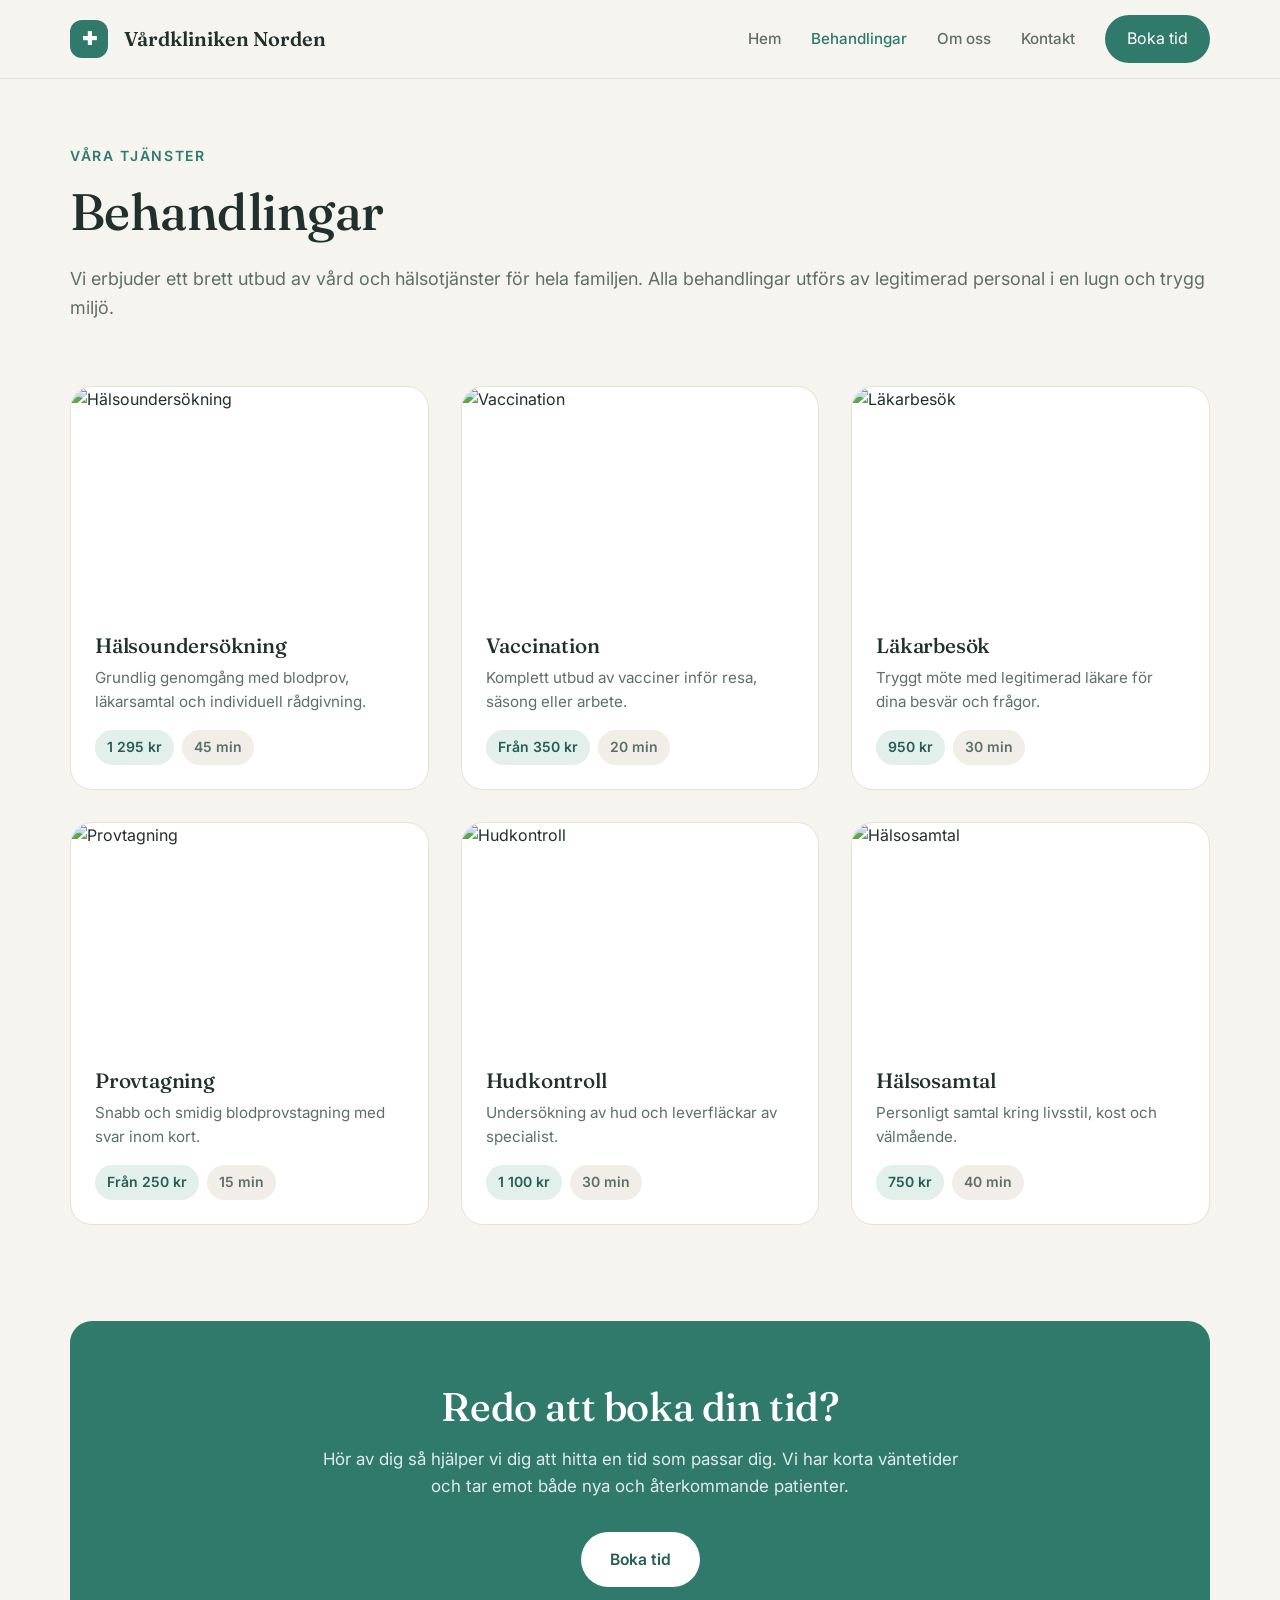
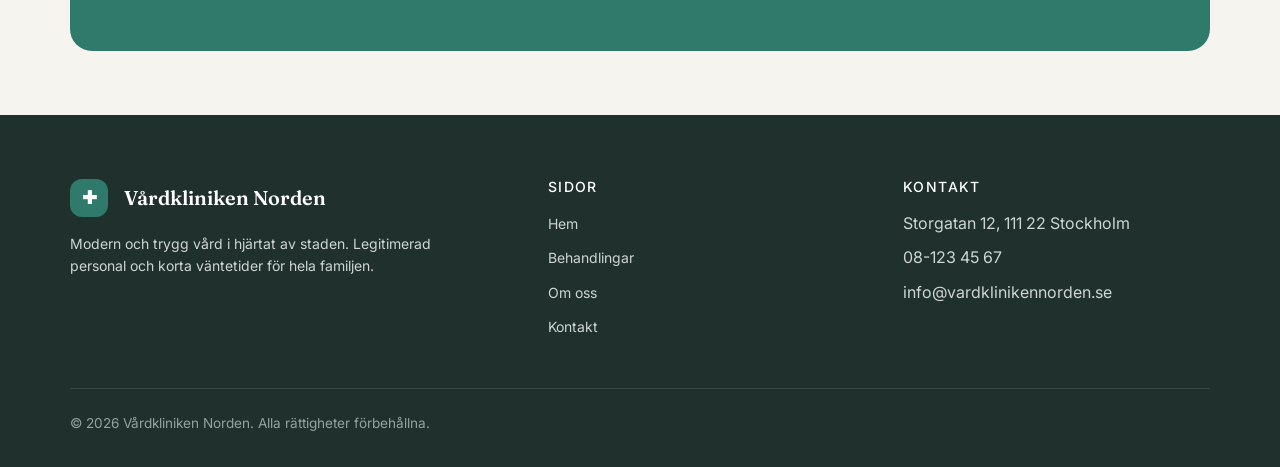
==== behandlingar.html @ f1a3e482 "Generate site via Klar (6 files)" ====
<!DOCTYPE html>
<html lang="sv">
<head>
    <meta charset="UTF-8">
    <meta name="viewport" content="width=device-width, initial-scale=1.0">
    <title>Vårdkliniken Norden</title>
    <link rel="preconnect" href="https://fonts.googleapis.com">
    <link rel="preconnect" href="https://fonts.gstatic.com" crossorigin="">
    <link href="https://fonts.googleapis.com/css2?family=Fraunces:opsz,wght@9..144,400;9..144,500;9..144,600&amp;family=Inter:wght@400;500;600&amp;display=swap" rel="stylesheet">
    <link rel="stylesheet" href="/style.css">
    <link rel="icon" href="/images/favicon.png">
    <script type="module" src="/script.js"></script>
  </head>
  <body>
    <div id="root">
      <div class="vkn-app">
        <header class="site-header">
          <div class="container header-inner">
            <a class="brand" href="/"><span class="brand__mark">✚</span> Vårdkliniken Norden</a>
            <button class="vkn-burger" aria-label="Meny">☰</button>
            <nav class="vkn-nav">
              <a class="nav-link" href="/">Hem</a>
              <a class="nav-link active" aria-current="page" href="/behandlingar">Behandlingar</a>
              <a class="nav-link" href="/om-oss">Om oss</a>
              <a class="nav-link" href="/kontakt">Kontakt</a>
              <a class="nav__cta" href="/kontakt">Boka tid</a>
            </nav>
          </div>
        </header>
        <main>
          <section class="pagehead">
            <div class="container">
              <span class="eyebrow">Våra tjänster</span>
              <h1>Behandlingar</h1>
              <p>
                Vi erbjuder ett brett utbud av vård och hälsotjänster för hela
                familjen. Alla behandlingar utförs av legitimerad personal i en
                lugn och trygg miljö.
              </p>
            </div>
          </section>
          <section class="section py-8">
            <div class="container">
              <div class="card-grid">
                <article class="card">
                  <div class="card__media">
                    <img src="https://images.unsplash.com/photo-1576091160550-2173dba999ef?auto=format&amp;fit=crop&amp;w=1600&amp;q=80" alt="Hälsoundersökning">
                  </div>
                  <div class="card__body">
                    <h3>Hälsoundersökning</h3>
                    <p class="card__desc">
                      Grundlig genomgång med blodprov, läkarsamtal och
                      individuell rådgivning.
                    </p>
                    <div class="card__meta">
                      <span class="tag">1 295 kr</span>
                      <span class="tag tag-muted">45 min</span>
                    </div>
                  </div>
                </article>
                <article class="card">
                  <div class="card__media">
                    <img src="https://images.unsplash.com/photo-1531545514256-b1400bc00f31?ixid=M3w5ODc2NzB8MHwxfHNlYXJjaHw0fHxhYm91dCUyMHVzfGVufDF8fHx8MTc4MjY2MDM2M3ww&amp;ixlib=rb-4.1.0&amp;w=1600&amp;q=80&amp;auto=format&amp;fit=crop" alt="Vaccination">
                  </div>
                  <div class="card__body">
                    <h3>Vaccination</h3>
                    <p class="card__desc">
                      Komplett utbud av vacciner inför resa, säsong eller
                      arbete.
                    </p>
                    <div class="card__meta">
                      <span class="tag">Från 350 kr</span>
                      <span class="tag tag-muted">20 min</span>
                    </div>
                  </div>
                </article>
                <article class="card">
                  <div class="card__media">
                    <img src="https://images.unsplash.com/photo-1530026405186-ed1f139313f8?auto=format&amp;fit=crop&amp;w=1600&amp;q=80" alt="Läkarbesök">
                  </div>
                  <div class="card__body">
                    <h3>Läkarbesök</h3>
                    <p class="card__desc">
                      Tryggt möte med legitimerad läkare för dina besvär och
                      frågor.
                    </p>
                    <div class="card__meta">
                      <span class="tag">950 kr</span>
                      <span class="tag tag-muted">30 min</span>
                    </div>
                  </div>
                </article>
                <article class="card">
                  <div class="card__media">
                    <img src="https://images.unsplash.com/photo-1559757175-0eb30cd8c063?auto=format&amp;fit=crop&amp;w=1600&amp;q=80" alt="Provtagning">
                  </div>
                  <div class="card__body">
                    <h3>Provtagning</h3>
                    <p class="card__desc">
                      Snabb och smidig blodprovstagning med svar inom kort.
                    </p>
                    <div class="card__meta">
                      <span class="tag">Från 250 kr</span>
                      <span class="tag tag-muted">15 min</span>
                    </div>
                  </div>
                </article>
                <article class="card">
                  <div class="card__media">
                    <img src="https://images.unsplash.com/photo-1505751172876-fa1923c5c528?auto=format&amp;fit=crop&amp;w=1600&amp;q=80" alt="Hudkontroll">
                  </div>
                  <div class="card__body">
                    <h3>Hudkontroll</h3>
                    <p class="card__desc">
                      Undersökning av hud och leverfläckar av specialist.
                    </p>
                    <div class="card__meta">
                      <span class="tag">1 100 kr</span>
                      <span class="tag tag-muted">30 min</span>
                    </div>
                  </div>
                </article>
                <article class="card">
                  <div class="card__media">
                    <img src="https://images.unsplash.com/photo-1551601651-2a8555f1a136?auto=format&amp;fit=crop&amp;w=1600&amp;q=80" alt="Hälsosamtal">
                  </div>
                  <div class="card__body">
                    <h3>Hälsosamtal</h3>
                    <p class="card__desc">
                      Personligt samtal kring livsstil, kost och välmående.
                    </p>
                    <div class="card__meta">
                      <span class="tag">750 kr</span>
                      <span class="tag tag-muted">40 min</span>
                    </div>
                  </div>
                </article>
              </div>
            </div>
          </section>
          <section class="section">
            <div class="container">
              <div class="cta">
                <h2>Redo att boka din tid?</h2>
                <p>
                  Hör av dig så hjälper vi dig att hitta en tid som passar dig.
                  Vi har korta väntetider och tar emot både nya och återkommande
                  patienter.
                </p>
                <a class="btn btn-primary" href="/kontakt">Boka tid</a>
              </div>
            </div>
          </section>
        </main>
        <footer class="site-footer">
          <div class="container">
            <div class="footer__grid">
              <div>
                <div class="brand">
                  <span class="brand__mark">✚</span> Vårdkliniken Norden
                </div>
                <p>
                  Modern och trygg vård i hjärtat av staden. Legitimerad
                  personal och korta väntetider för hela familjen.
                </p>
              </div>
              <div>
                <h4>Sidor</h4>
                <ul>
                  <li><a href="/">Hem</a></li>
                  <li>
                    <a href="/behandlingar">Behandlingar</a>
                  </li>
                  <li><a href="/om-oss">Om oss</a></li>
                  <li><a href="/kontakt">Kontakt</a></li>
                </ul>
              </div>
              <div>
                <h4>Kontakt</h4>
                <ul>
                  <li>Storgatan 12, 111 22 Stockholm</li>
                  <li>08-123 45 67</li>
                  <li>info@vardklinikennorden.se</li>
                </ul>
              </div>
            </div>
            <div class="footer__bottom">
              © 2026 Vårdkliniken Norden. Alla rättigheter förbehållna.
            </div>
          </div>
        </footer>
      </div>
    </div>
  </body>
</html>
---- style.css ----
/* Design tokens */
:root {
  --color-bg: #f6f4ef;
  --color-surface: #ffffff;
  --color-ink: #20302c;
  --color-muted: #5e6f69;
  --color-accent: #2f7a6b;
  --color-accent-dark: #245f53;
  --color-accent-soft: #e3efeb;
  --color-border: #e6e2d8;

  --background: var(--color-bg);
  --foreground: var(--color-ink);
  --card: var(--color-surface);
  --muted: var(--color-muted);
  --primary: var(--color-accent);
  --primary-foreground: #ffffff;
  --primary-dark: var(--color-accent-dark);
  --accent: var(--color-accent-soft);
  --border: var(--color-border);

  --font-sans: "Inter", system-ui, sans-serif;
  --font-serif: "Fraunces", Georgia, serif;

  --text-xs: 0.75rem;
  --text-sm: 0.875rem;
  --text-base: 1rem;
  --text-lg: 1.125rem;
  --text-xl: 1.25rem;
  --text-2xl: 1.5rem;
  --text-3xl: 1.875rem;
  --text-4xl: 2.25rem;
  --text-5xl: 3rem;

  --space-2: 0.5rem;
  --space-4: 1rem;
  --space-6: 1.5rem;
  --space-8: 2rem;
  --space-12: 3rem;
  --space-16: 4rem;
  --space-20: 5rem;

  --content-width: 1140px;
  --header-height: 78px;

  --radius-sm: 14px;
  --radius-lg: 22px;
  --radius-full: 999px;

  --shadow-md: 0 18px 50px -28px rgba(32, 48, 44, 0.4);

  --transition: 0.2s ease;
}

.dark {
  --background: #1a2025;
  --foreground: #f6f4ef;
  --card: #242c33;
  --muted: #9ca7af;
  --primary: #3a9c88;
  --primary-foreground: #ffffff;
  --primary-dark: #2f7a6b;
  --accent: #1e2a30;
  --border: #344049;
}

/* Reset & base */
*,
*::before,
*::after {
  box-sizing: border-box;
}

html {
  scroll-behavior: smooth;
}

body {
  margin: 0;
  font-family: var(--font-sans);
  background: var(--background);
  color: var(--foreground);
  line-height: 1.6;
  -webkit-font-smoothing: antialiased;
}

h1,
h2,
h3,
h4,
h5,
h6 {
  font-family: var(--font-serif);
  font-weight: 500;
  line-height: 1.12;
  margin: 0;
  letter-spacing: -0.01em;
}

p {
  margin: 0;
}

img {
  display: block;
  max-width: 100%;
}

a {
  color: inherit;
  text-decoration: none;
}

/* Layout primitives */
.container {
  width: min(var(--content-width), 92vw);
  margin: 0 auto;
}

.section {
  padding: var(--space-16) 0;
}

/* Semantic components */
.site-header {
  position: sticky;
  top: 0;
  z-index: 50;
  background: rgba(246, 244, 239, 0.86);
  backdrop-filter: blur(12px);
  border-bottom: 1px solid var(--border);
}

.dark .site-header {
  background: rgba(26, 32, 37, 0.86);
}

.header-inner {
  display: flex;
  align-items: center;
  justify-content: space-between;
  height: var(--header-height);
}

.brand {
  display: flex;
  align-items: center;
  gap: var(--space-4);
  font-family: var(--font-serif);
  font-size: 1.25rem;
  font-weight: 600;
}

.brand__mark {
  width: 38px;
  height: 38px;
  border-radius: 12px;
  background: var(--primary);
  color: var(--primary-foreground);
  display: grid;
  place-items: center;
  font-size: 1.1rem;
}

.vkn-nav {
  display: flex;
  align-items: center;
  gap: 30px;
}

.nav-link {
  font-size: 0.95rem;
  color: var(--muted);
  font-weight: 500;
  transition: color var(--transition);
}

.nav-link:hover {
  color: var(--foreground);
}

.nav-link.active {
  color: var(--primary);
}

.nav__cta {
  background: var(--primary);
  color: var(--primary-foreground) !important;
  padding: 11px 22px;
  border-radius: var(--radius-full);
  transition: background var(--transition);
}

.nav__cta:hover {
  background: var(--primary-dark);
}

.vkn-burger {
  display: none;
  background: none;
  border: 0;
  cursor: pointer;
  font-size: 1.5rem;
  color: var(--foreground);
}

@media (max-width: 800px) {
  .vkn-nav {
    position: fixed;
    inset: 78px 0 auto 0;
    background: var(--background);
    flex-direction: column;
    align-items: stretch;
    padding: 18px 4vw 26px;
    gap: 16px;
    border-bottom: 1px solid var(--border);
    display: none;
    transition: transform 0.28s ease;
  }

  .vkn-nav.show {
    display: flex;
  }

  .nav__cta {
    text-align: center;
  }

  .vkn-burger {
    display: block;
  }
}

/* Buttons */
.btn {
  display: inline-flex;
  align-items: center;
  gap: var(--space-2);
  padding: 14px 28px;
  border-radius: var(--radius-full);
  font-weight: 600;
  font-size: 0.98rem;
  cursor: pointer;
  border: 1px solid transparent;
  transition: transform 0.15s, background var(--transition), border-color var(--transition), color var(--transition);
  text-align: center;
}

.btn:hover {
  transform: translateY(-2px);
}

.btn-primary {
  background: var(--primary);
  color: var(--primary-foreground);
}

.btn-primary:hover {
  background: var(--primary-dark);
}

.btn-outline {
  background: transparent;
  color: var(--foreground);
  border-color: var(--border);
}

.btn-outline:hover {
  border-color: var(--primary);
  color: var(--primary);
}

/* Eyebrow */
.eyebrow {
  display: inline-block;
  font-size: var(--text-sm);
  font-weight: 600;
  letter-spacing: 0.12em;
  text-transform: uppercase;
  color: var(--primary);
  margin-bottom: var(--space-4);
}

/* Hero */
.hero {
  padding: var(--space-20) 0 var(--space-12);
}

.hero__grid {
  display: grid;
  grid-template-columns: 1.05fr 0.95fr;
  gap: var(--space-16);
  align-items: center;
}

.hero h1 {
  font-size: clamp(2.4rem, 5vw, 3.6rem);
  margin-bottom: var(--space-6);
}

.hero__intro {
  font-size: var(--text-lg);
  color: var(--muted);
  margin-bottom: var(--space-8);
  max-width: 30em;
}

.hero__actions {
  display: flex;
  flex-wrap: wrap;
  gap: var(--space-4);
}

.hero__media {
  border-radius: var(--radius-lg);
  overflow: hidden;
  box-shadow: var(--shadow-md);
  aspect-ratio: 4/5;
}

.hero__media img {
  width: 100%;
  height: 100%;
  object-fit: cover;
}

@media (max-width: 800px) {
  .hero__grid {
    grid-template-columns: 1fr;
    gap: var(--space-12);
  }

  .hero__media {
    aspect-ratio: 16/11;
  }
}

/* Trust strip */
.features {
  padding: var(--space-8) 0 var(--space-4);
}

.features__grid {
  display: grid;
  grid-template-columns: repeat(4, 1fr);
  gap: var(--space-6);
}

.feature-card {
  background: var(--card);
  border: 1px solid var(--border);
  border-radius: var(--radius-sm);
  padding: var(--space-6);
}

.feature-card h3 {
  font-family: var(--font-sans);
  font-size: var(--text-base);
  font-weight: 600;
  margin-bottom: var(--space-2);
}

.feature-card p {
  font-size: var(--text-sm);
  color: var(--muted);
}

@media (max-width: 800px) {
  .features__grid {
    grid-template-columns: 1fr 1fr;
  }
}

/* Section head */
.section-head {
  max-width: 620px;
  margin-bottom: var(--space-12);
}

.section-head h2 {
  font-size: clamp(1.9rem, 3.6vw, 2.6rem);
  margin-bottom: var(--space-4);
}

.section-head p {
  color: var(--muted);
  font-size: 1.05rem;
}

.section-head--center {
  margin: 0 auto var(--space-12);
  text-align: center;
}

/* Cards */
.card-grid {
  display: grid;
  grid-template-columns: repeat(3, 1fr);
  gap: var(--space-8);
}

@media (max-width: 900px) {
  .card-grid {
    grid-template-columns: 1fr 1fr;
  }
}

@media (max-width: 620px) {
  .card-grid {
    grid-template-columns: 1fr;
  }
}

.card {
  background: var(--card);
  border: 1px solid var(--border);
  border-radius: var(--radius-lg);
  overflow: hidden;
  display: flex;
  flex-direction: column;
  transition: transform var(--transition), box-shadow var(--transition);
}

.card:hover {
  transform: translateY(-4px);
  box-shadow: var(--shadow-md);
}

.card__media {
  aspect-ratio: 16/10;
  overflow: hidden;
}

.card__media img {
  width: 100%;
  height: 100%;
  object-fit: cover;
}

.card__body {
  padding: var(--space-6);
  display: flex;
  flex-direction: column;
  gap: var(--space-2);
  flex: 1;
}

.card__body h3 {
  font-size: 1.3rem;
}

.card__desc {
  color: var(--muted);
  font-size: 0.95rem;
  flex: 1;
}

.card__meta {
  display: flex;
  gap: var(--space-2);
  flex-wrap: wrap;
  margin-top: var(--space-2);
}

.tag {
  font-size: var(--text-sm);
  font-weight: 600;
  padding: 6px 12px;
  border-radius: var(--radius-full);
  background: var(--accent);
  color: var(--primary-dark);
}

.tag-muted {
  background: #f0eee7;
  color: var(--muted);
}

.dark .tag-muted {
  background: rgba(255,255,255,0.1);
}

.more {
  display: flex;
  justify-content: center;
  margin-top: var(--space-12);
}

.cta-link {
  color: var(--primary);
  font-weight: 600;
  display: inline-flex;
  align-items: center;
  gap: 7px;
}

.cta-link:hover {
  gap: 12px;
  transition: gap var(--transition);
}

/* CTA banner */
.cta {
  background: var(--primary);
  color: var(--primary-foreground);
  border-radius: var(--radius-lg);
  padding: var(--space-16) 8%;
  text-align: center;
}

.cta h2 {
  font-size: clamp(1.8rem, 3.4vw, 2.5rem);
  margin-bottom: var(--space-4);
  color: var(--primary-foreground);
}

.cta p {
  color: rgba(255, 255, 255, 0.86);
  font-size: 1.06rem;
  max-width: 38em;
  margin: 0 auto var(--space-8);
}

.cta .btn-primary {
  background: #fff;
  color: var(--primary-dark);
}

.cta .btn-primary:hover {
  background: #f1f1f1;
}

/* Page header */
.pagehead {
  padding: var(--space-16) 0 var(--space-8);
}

.pagehead h1 {
  font-size: clamp(2.2rem, 4.6vw, 3.2rem);
  margin-bottom: var(--space-6);
}

.pagehead p {
  color: var(--muted);
  font-size: var(--text-lg);
}

/* About */
.about-grid {
  display: grid;
  grid-template-columns: 0.95fr 1.05fr;
  gap: var(--space-16);
  align-items: center;
}

@media (max-width: 800px) {
  .about-grid {
    grid-template-columns: 1fr;
    gap: var(--space-12);
  }
}

.about__media {
  border-radius: var(--radius-lg);
  overflow: hidden;
  box-shadow: var(--shadow-md);
  aspect-ratio: 5/6;
}

.about__media img {
  width: 100%;
  height: 100%;
  object-fit: cover;
}

.about__text h2 {
  font-size: clamp(1.8rem, 3.4vw, 2.5rem);
  margin-bottom: var(--space-6);
}

.about__text p {
  color: var(--muted);
  margin-bottom: var(--space-4);
}

/* Stats */
.stats-grid {
  display: grid;
  grid-template-columns: repeat(3, 1fr);
  gap: var(--space-8);
}

@media (max-width: 700px) {
  .stats-grid {
    grid-template-columns: 1fr;
  }
}

.stat {
  background: var(--card);
  border: 1px solid var(--border);
  border-radius: var(--radius-lg);
  padding: var(--space-12) var(--space-8);
  text-align: center;
}

.stat__num {
  font-family: var(--font-serif);
  font-size: 2.8rem;
  color: var(--primary);
  line-height: 1;
  margin-bottom: var(--space-2);
}

.stat__label {
  color: var(--muted);
  font-size: 0.98rem;
}

/* Team */
.team-grid {
  display: grid;
  grid-template-columns: repeat(3, 1fr);
  gap: var(--space-8);
}

@media (max-width: 800px) {
  .team-grid {
    grid-template-columns: 1fr 1fr;
  }
}

@media (max-width: 520px) {
  .team-grid {
    grid-template-columns: 1fr;
  }
}

.member {
  text-align: center;
}

.member__photo {
  aspect-ratio: 1;
  border-radius: var(--radius-lg);
  overflow: hidden;
  margin-bottom: var(--space-4);
  box-shadow: var(--shadow-md);
}

.member__photo img {
  width: 100%;
  height: 100%;
  object-fit: cover;
}

.member h3 {
  font-size: 1.2rem;
  margin-bottom: var(--space-2);
}

.member__role {
  color: var(--primary);
  font-weight: 600;
  font-size: var(--text-sm);
}

/* Contact */
.contact-grid {
  display: grid;
  grid-template-columns: 1fr 1.1fr;
  gap: var(--space-16);
  align-items: start;
}

@media (max-width: 860px) {
  .contact-grid {
    grid-template-columns: 1fr;
  }
}

.info-grid {
  display: grid;
  grid-template-columns: 1fr 1fr;
  gap: var(--space-6);
}

@media (max-width: 520px) {
  .info-grid {
    grid-template-columns: 1fr;
  }
}

.info-card {
  background: var(--card);
  border: 1px solid var(--border);
  border-radius: var(--radius-sm);
  padding: var(--space-6);
}

.info-card h3 {
  font-family: var(--font-sans);
  font-size: var(--text-sm);
  letter-spacing: 0.1em;
  text-transform: uppercase;
  color: var(--primary);
  margin-bottom: var(--space-2);
}

.info-card p {
  color: var(--muted);
  font-size: 0.98rem;
  white-space: pre-line;
}

.form {
  background: var(--card);
  border: 1px solid var(--border);
  border-radius: var(--radius-lg);
  padding: var(--space-8);
}

.form label {
  display: block;
  font-size: 0.88rem;
  font-weight: 600;
  margin-bottom: var(--space-2);
}

.field {
  margin-bottom: var(--space-6);
}

.input,
.textarea {
  width: 100%;
  padding: 13px 15px;
  border: 1px solid var(--border);
  border-radius: var(--radius-sm);
  font-family: inherit;
  font-size: 0.96rem;
  background: var(--background);
  color: var(--foreground);
}

.input:focus,
.textarea:focus {
  outline: 2px solid var(--primary);
  border-color: transparent;
}

.textarea {
  resize: vertical;
  min-height: 130px;
}

/* Footer */
.site-footer {
  margin-top: auto;
  background: var(--foreground);
  color: #cdd6d3;
  padding: var(--space-16) 0 var(--space-8);
}

.dark .site-footer {
  background: #11161a;
  color: #9ca7af;
}

.footer__grid {
  display: grid;
  grid-template-columns: 1.4fr 1fr 1fr;
  gap: var(--space-12);
  margin-bottom: var(--space-12);
}

@media (max-width: 700px) {
  .footer__grid {
    grid-template-columns: 1fr;
    gap: var(--space-8);
  }
}

.site-footer .brand {
  color: #fff;
  margin-bottom: var(--space-4);
}

.site-footer p {
  font-size: var(--text-sm);
  max-width: 28em;
}

.site-footer h4 {
  font-family: var(--font-sans);
  font-size: var(--text-sm);
  letter-spacing: 0.1em;
  text-transform: uppercase;
  color: #fff;
  margin: 0 0 var(--space-4);
}

.site-footer ul {
  list-style: none;
  margin: 0;
  padding: 0;
  display: flex;
  flex-direction: column;
  gap: 9px;
}

.site-footer ul a {
  font-size: var(--text-sm);
  color: #cdd6d3;
}

.dark .site-footer ul a {
  color: #9ca7af;
}

.site-footer ul a:hover {
  color: #fff;
}

.footer__bottom {
  border-top: 1px solid rgba(255, 255, 255, 0.12);
  padding-top: var(--space-6);
  font-size: 0.85rem;
  color: #93a39e;
}

/* Utilities */
.flex {
  display: flex;
}
.flex-col {
  flex-direction: column;
}
.items-center {
  align-items: center;
}
.justify-center {
  justify-content: center;
}
.justify-between {
  justify-content: space-between;
}
.gap-4 {
  gap: var(--space-4);
}
.gap-6 {
  gap: var(--space-6);
}
.grid {
  display: grid;
}
.grid-cols-2 {
  grid-template-columns: repeat(2, 1fr);
}
.grid-cols-3 {
  grid-template-columns: repeat(3, 1fr);
}
.grid-cols-4 {
  grid-template-columns: repeat(4, 1fr);
}
.py-8 {
  padding-top: var(--space-8);
  padding-bottom: var(--space-8);
}
.py-12 {
  padding-top: var(--space-12);
  padding-bottom: var(--space-12);
}
.py-16 {
  padding-top: var(--space-16);
  padding-bottom: var(--space-16);
}
.px-6 {
  padding-left: var(--space-6);
  padding-right: var(--space-6);
}
.mt-8 {
  margin-top: var(--space-8);
}
.mb-8 {
  margin-bottom: var(--space-8);
}
.mx-auto {
  margin-left: auto;
  margin-right: auto;
}
.text-center {
  text-align: center;
}
.text-sm {
  font-size: var(--text-sm);
}
.text-lg {
  font-size: var(--text-lg);
}
.text-xl {
  font-size: var(--text-xl);
}
.text-2xl {
  font-size: var(--text-2xl);
}
.text-muted-foreground {
  color: var(--muted);
}
.font-sans {
  font-family: var(--font-sans);
}
.font-serif {
  font-family: var(--font-serif);
}
.font-semibold {
  font-weight: 600;
}
.font-bold {
  font-weight: 700;
}
.leading-tight {
  line-height: 1.12;
}
.bg-primary {
  background: var(--primary);
}
.bg-card {
  background: var(--card);
}
.text-primary {
  color: var(--primary);
}
.text-foreground {
  color: var(--foreground);
}
.rounded-lg {
  border-radius: var(--radius-lg);
}
.rounded-full {
  border-radius: var(--radius-full);
}
.shadow-md {
  box-shadow: var(--shadow-md);
}
.border {
  border: 1px solid var(--border);
}
.hidden {
  display: none;
}
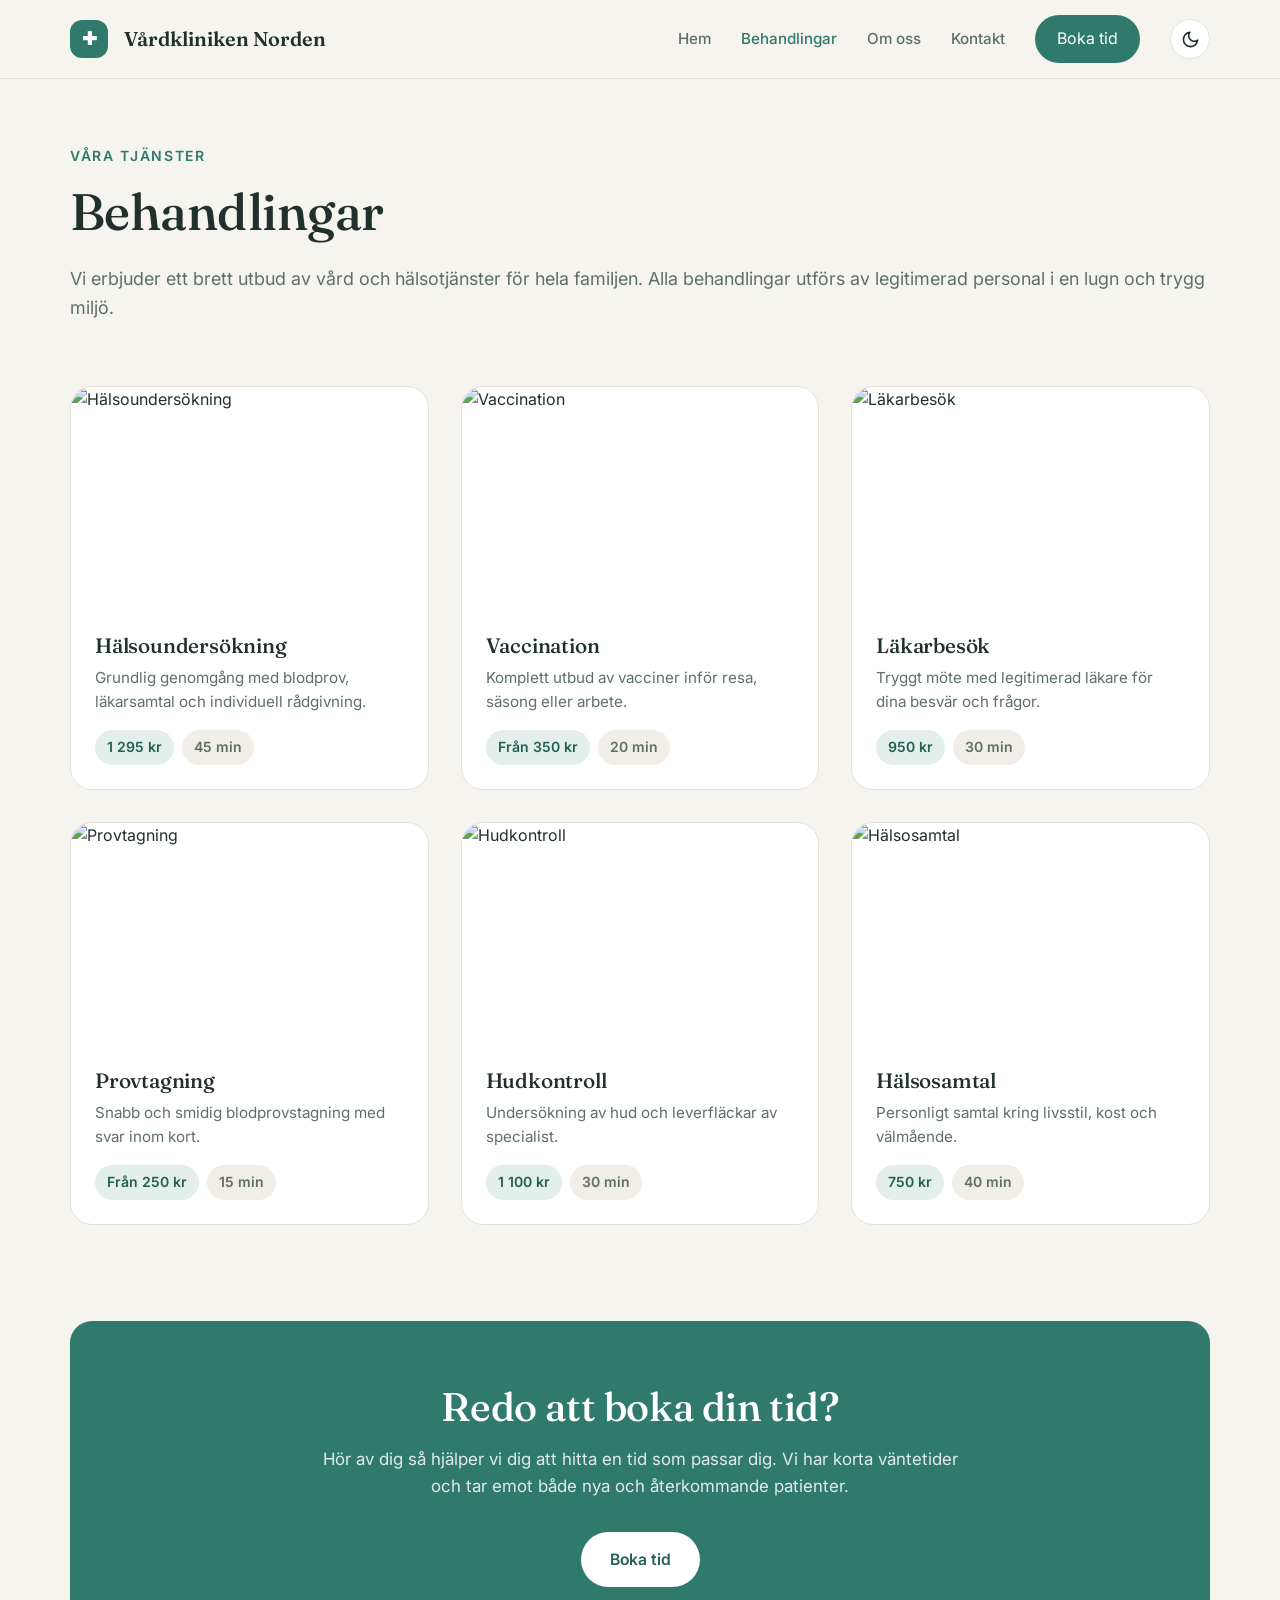
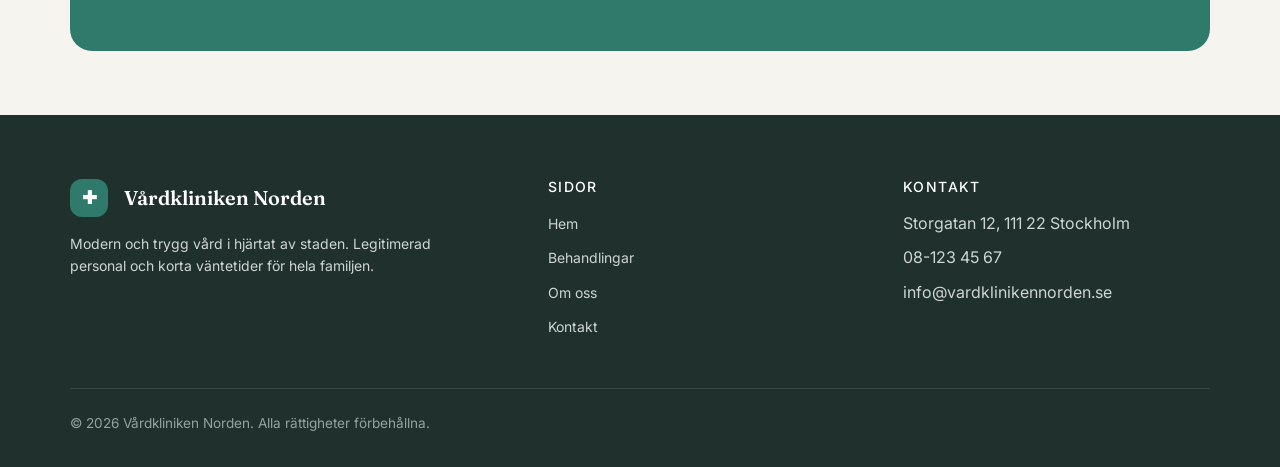
==== commit 7f3caebc: "Sync .site-header across 5 pages via Klar Updated: behandlingar.html, design-system/design-system.ht" ====
--- a/behandlingar.html
+++ b/behandlingar.html
@@ -1,6 +1,4 @@
-<!DOCTYPE html>
-<html lang="sv">
-<head>
+<!DOCTYPE html><html lang="sv"><head>
     <meta charset="UTF-8">
     <meta name="viewport" content="width=device-width, initial-scale=1.0">
     <title>Vårdkliniken Norden</title>
@@ -20,10 +18,26 @@
             <button class="vkn-burger" aria-label="Meny">☰</button>
             <nav class="vkn-nav">
               <a class="nav-link" href="/">Hem</a>
-              <a class="nav-link active" aria-current="page" href="/behandlingar">Behandlingar</a>
+              <a class="nav-link active" href="/behandlingar" aria-current="page">Behandlingar</a>
               <a class="nav-link" href="/om-oss">Om oss</a>
               <a class="nav-link" href="/kontakt">Kontakt</a>
               <a class="nav__cta" href="/kontakt">Boka tid</a>
+              <button class="theme-toggle" aria-label="Växla tema" title="Växla ljus/mörkt tema">
+              <svg class="theme-toggle__icon theme-toggle__icon--sun" viewBox="0 0 24 24" fill="none" stroke="currentColor" stroke-width="2" stroke-linecap="round" stroke-linejoin="round">
+                <circle cx="12" cy="12" r="5"></circle>
+                <line x1="12" y1="1" x2="12" y2="3"></line>
+                <line x1="12" y1="21" x2="12" y2="23"></line>
+                <line x1="4.22" y1="4.22" x2="5.64" y2="5.64"></line>
+                <line x1="18.36" y1="18.36" x2="19.78" y2="19.78"></line>
+                <line x1="1" y1="12" x2="3" y2="12"></line>
+                <line x1="21" y1="12" x2="23" y2="12"></line>
+                <line x1="4.22" y1="19.78" x2="5.64" y2="18.36"></line>
+                <line x1="18.36" y1="5.64" x2="19.78" y2="4.22"></line>
+              </svg>
+              <svg class="theme-toggle__icon theme-toggle__icon--moon" viewBox="0 0 24 24" fill="none" stroke="currentColor" stroke-width="2" stroke-linecap="round" stroke-linejoin="round">
+                <path d="M21 12.79A9 9 0 1 1 11.21 3 7 7 0 0 0 21 12.79z"></path>
+              </svg>
+            </button>
             </nav>
           </div>
         </header>
@@ -191,5 +205,6 @@
         </footer>
       </div>
     </div>
-  </body>
-</html>
+  
+
+</body></html>
--- a/style.css
+++ b/style.css
@@ -113,7 +113,7 @@
 
 /* Layout primitives */
 .container {
-  width: min(var(--content-width), 92vw);
+  max-width: min(var(--content-width), 92vw);
   margin: 0 auto;
 }
 
@@ -949,3 +949,62 @@
 .hidden {
   display: none;
 }
+
+
+
+
+
+.theme-toggle {
+  display: flex;
+  align-items: center;
+  justify-content: center;
+  width: 40px;
+  height: 40px;
+  border-radius: var(--radius-full);
+  border: 1px solid var(--border);
+  background: var(--card);
+  color: var(--foreground);
+  cursor: pointer;
+  transition: background var(--transition), border-color var(--transition), transform 0.15s;
+  flex-shrink: 0;
+}
+
+.theme-toggle:hover {
+  border-color: var(--primary);
+  transform: translateY(-1px);
+}
+
+.theme-toggle:active {
+  transform: translateY(0);
+}
+
+.theme-toggle__icon {
+  width: 19px;
+  height: 19px;
+}
+
+/* Show sun in dark mode (to switch to light), moon in light mode (to switch to dark) */
+.theme-toggle__icon--moon {
+  display: block;
+}
+
+.theme-toggle__icon--sun {
+  display: none;
+}
+
+.dark .theme-toggle__icon--moon {
+  display: none;
+}
+
+.dark .theme-toggle__icon--sun {
+  display: block;
+}
+
+@media (max-width: 800px) {
+  .theme-toggle {
+    position: absolute;
+    right: 64px;
+    top: 50%;
+    transform: translateY(-50%);
+  }
+}
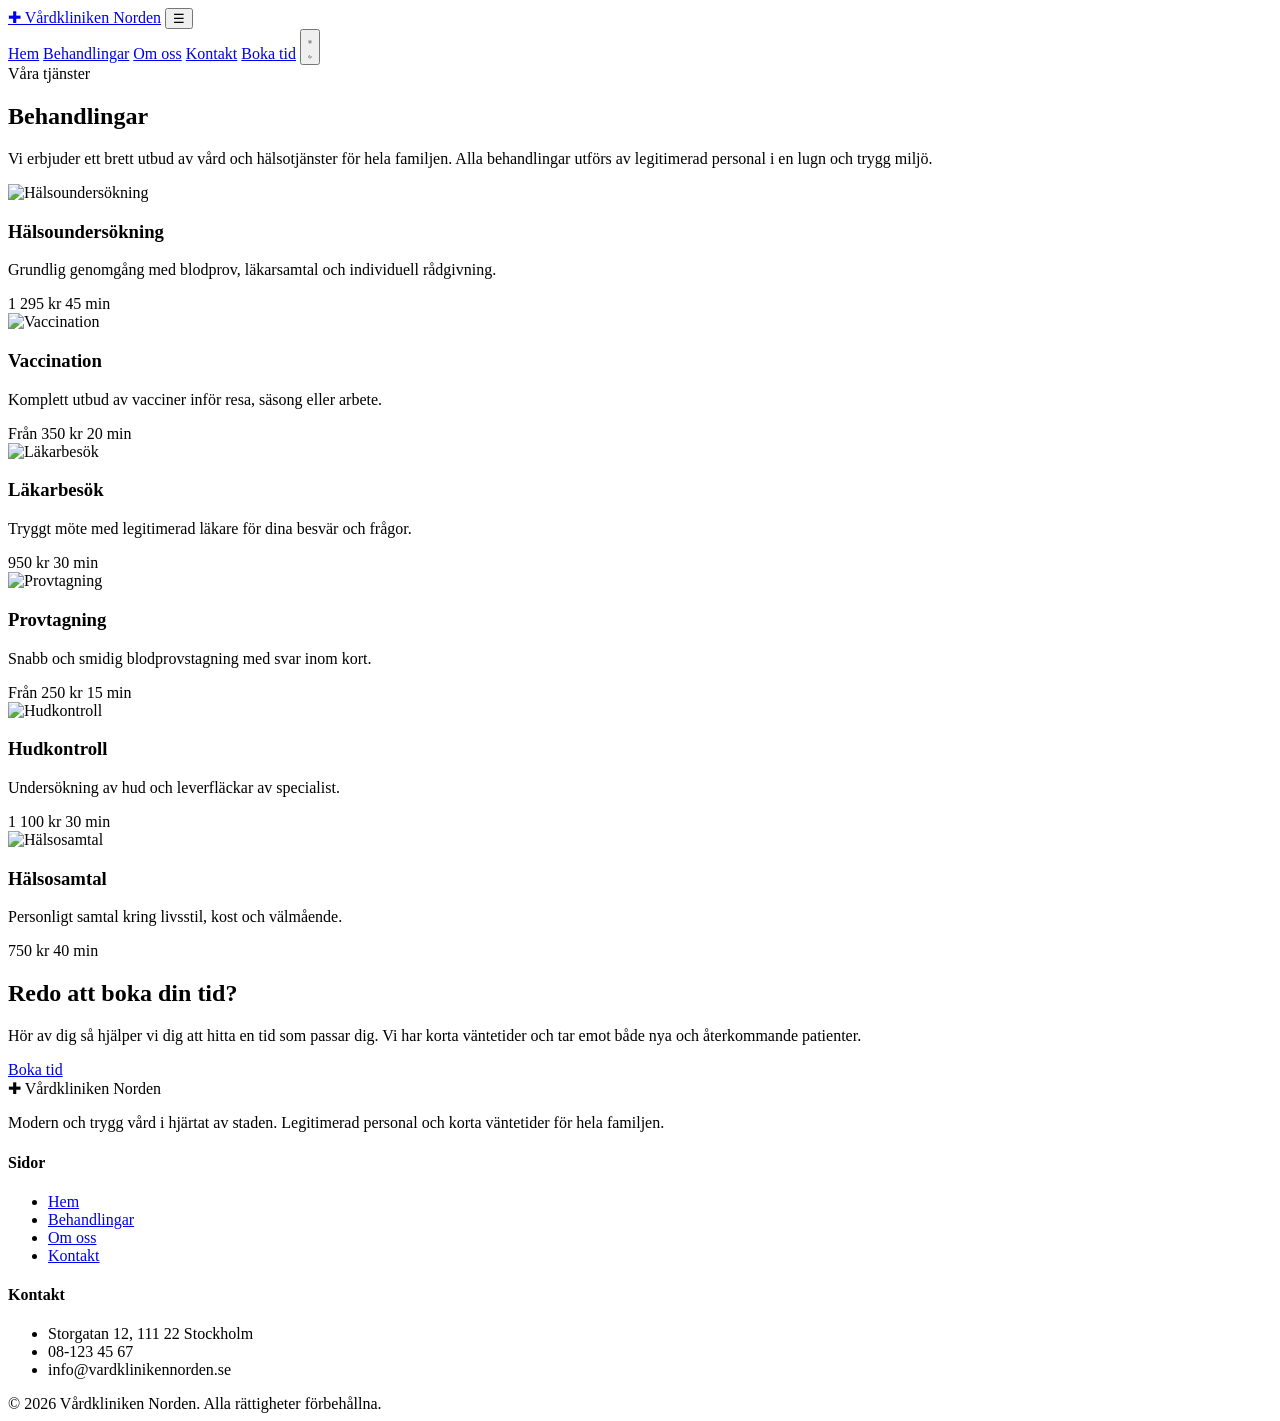
==== commit 20bf0462: "Publish: prefix root-relative paths with /klar-spa-site-2 for GitHub Pages" ====
--- a/behandlingar.html
+++ b/behandlingar.html
@@ -5,23 +5,23 @@
     <link rel="preconnect" href="https://fonts.googleapis.com">
     <link rel="preconnect" href="https://fonts.gstatic.com" crossorigin="">
     <link href="https://fonts.googleapis.com/css2?family=Fraunces:opsz,wght@9..144,400;9..144,500;9..144,600&amp;family=Inter:wght@400;500;600&amp;display=swap" rel="stylesheet">
-    <link rel="stylesheet" href="/style.css">
-    <link rel="icon" href="/images/favicon.png">
-    <script type="module" src="/script.js"></script>
+    <link rel="stylesheet" href="/klar-spa-site-2/style.css">
+    <link rel="icon" href="/klar-spa-site-2/images/favicon.png">
+    <script type="module" src="/klar-spa-site-2/script.js"></script>
   </head>
   <body>
     <div id="root">
       <div class="vkn-app">
         <header class="site-header">
           <div class="container header-inner">
-            <a class="brand" href="/"><span class="brand__mark">✚</span> Vårdkliniken Norden</a>
+            <a class="brand" href="/klar-spa-site-2/"><span class="brand__mark">✚</span> Vårdkliniken Norden</a>
             <button class="vkn-burger" aria-label="Meny">☰</button>
             <nav class="vkn-nav">
-              <a class="nav-link" href="/">Hem</a>
-              <a class="nav-link active" href="/behandlingar" aria-current="page">Behandlingar</a>
-              <a class="nav-link" href="/om-oss">Om oss</a>
-              <a class="nav-link" href="/kontakt">Kontakt</a>
-              <a class="nav__cta" href="/kontakt">Boka tid</a>
+              <a class="nav-link" href="/klar-spa-site-2/">Hem</a>
+              <a class="nav-link active" href="/klar-spa-site-2/behandlingar" aria-current="page">Behandlingar</a>
+              <a class="nav-link" href="/klar-spa-site-2/om-oss">Om oss</a>
+              <a class="nav-link" href="/klar-spa-site-2/kontakt">Kontakt</a>
+              <a class="nav__cta" href="/klar-spa-site-2/kontakt">Boka tid</a>
               <button class="theme-toggle" aria-label="Växla tema" title="Växla ljus/mörkt tema">
               <svg class="theme-toggle__icon theme-toggle__icon--sun" viewBox="0 0 24 24" fill="none" stroke="currentColor" stroke-width="2" stroke-linecap="round" stroke-linejoin="round">
                 <circle cx="12" cy="12" r="5"></circle>
@@ -161,7 +161,7 @@
                   Vi har korta väntetider och tar emot både nya och återkommande
                   patienter.
                 </p>
-                <a class="btn btn-primary" href="/kontakt">Boka tid</a>
+                <a class="btn btn-primary" href="/klar-spa-site-2/kontakt">Boka tid</a>
               </div>
             </div>
           </section>
@@ -181,12 +181,12 @@
               <div>
                 <h4>Sidor</h4>
                 <ul>
-                  <li><a href="/">Hem</a></li>
+                  <li><a href="/klar-spa-site-2/">Hem</a></li>
                   <li>
-                    <a href="/behandlingar">Behandlingar</a>
+                    <a href="/klar-spa-site-2/behandlingar">Behandlingar</a>
                   </li>
-                  <li><a href="/om-oss">Om oss</a></li>
-                  <li><a href="/kontakt">Kontakt</a></li>
+                  <li><a href="/klar-spa-site-2/om-oss">Om oss</a></li>
+                  <li><a href="/klar-spa-site-2/kontakt">Kontakt</a></li>
                 </ul>
               </div>
               <div>
